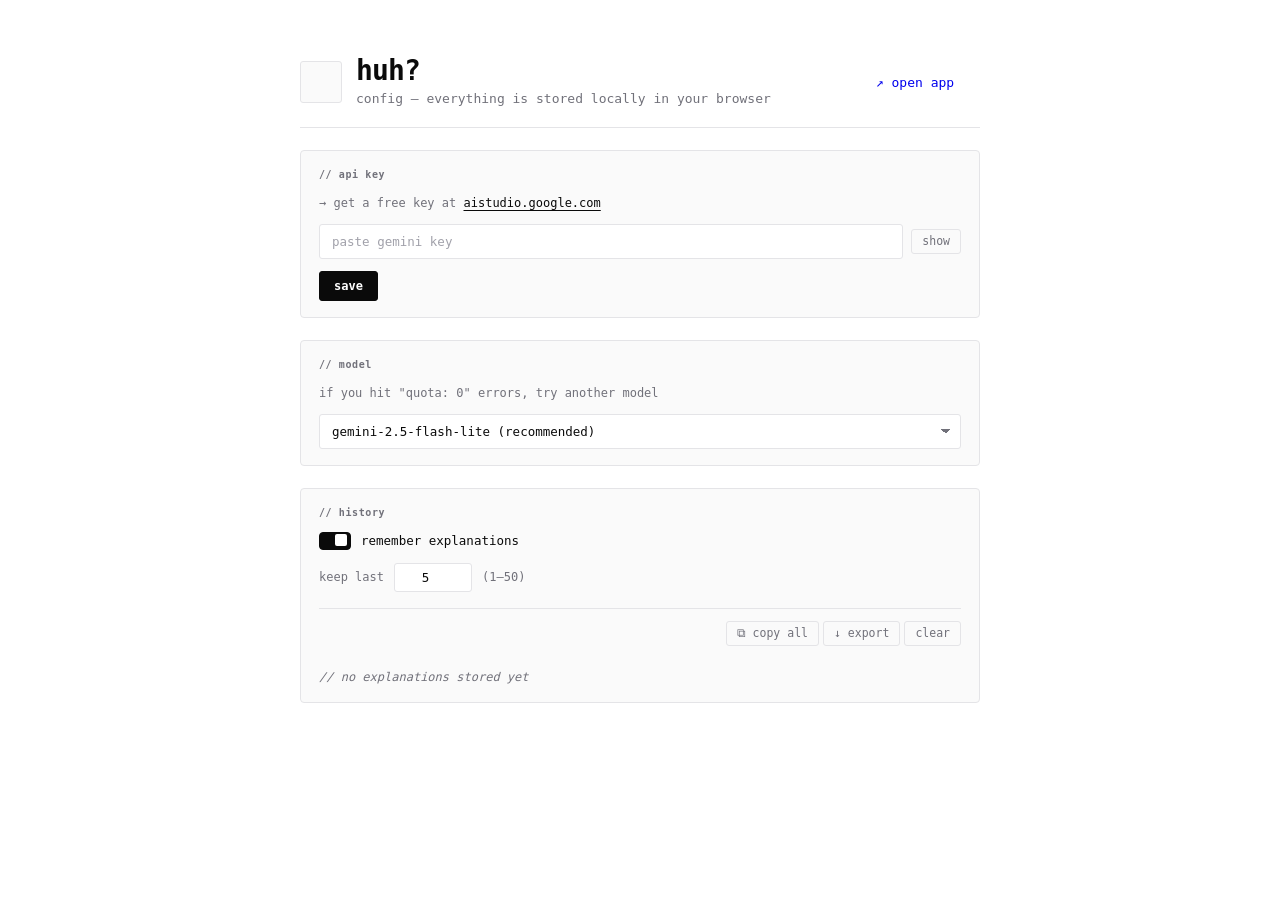
==== settings.html @ a15f968a "Add web UI, settings, and local storage Introduce the web frontend and client-side logic for the "hu" ====
<!DOCTYPE html>
<html lang="en">
<head>
  <meta charset="UTF-8" />
  <meta name="viewport" content="width=device-width, initial-scale=1" />
  <title>huh? — config</title>
  <link rel="icon" href="/icons/icon16.png" />
  <link rel="stylesheet" href="/src/shared/theme.css" />
  <link rel="stylesheet" href="/src/settings/settings.css" />
</head>
<body>
  <main class="container">
    <header>
      <div class="brand">
        <img class="logo logo-lg" src="/icons/logo.png" alt="" aria-hidden="true" />
        <div class="brand-text">
          <h1>huh?</h1>
          <p class="subtitle">config &mdash; everything is stored locally in your browser</p>
        </div>
      </div>
      <div class="header-actions">
        <a id="openPage" class="ghost nav-btn" href="/">↗ open app</a>
      </div>
    </header>

    <section class="card">
      <div class="card-label">// api key</div>
      <p class="hint">→ get a free key at <a href="https://aistudio.google.com/app/apikey">aistudio.google.com</a></p>
      <div class="row">
        <input id="apiKey" type="password" placeholder="paste gemini key" autocomplete="off" spellcheck="false" />
        <button id="toggleVisibility" type="button" class="ghost">show</button>
      </div>
      <div class="row">
        <button id="save" class="primary" type="button">save</button>
        <span id="status" class="status" aria-live="polite"></span>
      </div>
    </section>

    <section class="card">
      <div class="card-label">// model</div>
      <p class="hint">if you hit "quota: 0" errors, try another model</p>
      <select id="modelSelect" class="select"></select>
    </section>

    <section class="card">
      <div class="card-label">// history</div>
      <label class="switch">
        <input id="historyEnabled" type="checkbox" />
        <span class="switch-track"><span class="switch-thumb"></span></span>
        <span class="switch-label">remember explanations</span>
      </label>
      <div class="row inline-row">
        <label for="historyLimit" class="inline-label">keep last</label>
        <input id="historyLimit" type="number" min="1" max="50" step="1" class="number-input" />
        <span class="inline-label muted">(1&ndash;50)</span>
      </div>

      <div id="historyManager" class="history-manager" hidden>
        <div class="history-toolbar">
          <span class="history-count" id="historyCount"></span>
          <div class="history-toolbar-actions">
            <button id="copyAllHistory" type="button" class="ghost">⧉ copy all</button>
            <button id="exportHistory" type="button" class="ghost">↓ export</button>
            <button id="clearHistory" type="button" class="danger">clear</button>
          </div>
        </div>
        <ul id="historyList" class="history"></ul>
      </div>

      <p id="historyEmpty" class="hint history-empty" hidden>// no explanations stored yet</p>
    </section>
  </main>
  <script type="module" src="/settings.js"></script>
</body>
</html>
---- src/shared/theme.css ----
@view-transition { navigation: auto; }

::view-transition-old(root),
::view-transition-new(root) {
  animation-duration: 180ms;
  animation-timing-function: ease;
}

@media (prefers-reduced-motion: reduce) {
  ::view-transition-old(root),
  ::view-transition-new(root) { animation: none; }
}

:root {
  --huh-bg: #ffffff;
  --huh-surface: #fafafa;
  --huh-surface-2: #f4f4f5;
  --huh-text: #0a0a0a;
  --huh-text-muted: #71717a;
  --huh-text-dim: #a1a1aa;
  --huh-border: #e4e4e7;
  --huh-border-strong: #d4d4d8;
  --huh-danger: #525252;
  --huh-radius: 4px;
  --huh-radius-sm: 3px;
  --huh-shadow: 0 1px 2px rgba(0,0,0,0.04);
  --huh-font-mono: ui-monospace, "JetBrains Mono", "Fira Code", "SF Mono", "Cascadia Code", Menlo, Consolas, monospace;
  --huh-font: var(--huh-font-mono);
}

@media (prefers-color-scheme: dark) {
  :root {
    --huh-bg: #0a0a0a;
    --huh-surface: #111111;
    --huh-surface-2: #18181b;
    --huh-text: #fafafa;
    --huh-text-muted: #a1a1aa;
    --huh-text-dim: #52525b;
    --huh-border: #27272a;
    --huh-border-strong: #3f3f46;
    --huh-danger: #a1a1aa;
    --huh-shadow: 0 1px 2px rgba(0,0,0,0.4);
  }
}

/* Custom scrollbars — match the monochrome theme */
* { scrollbar-width: thin; scrollbar-color: var(--huh-border-strong) transparent; }
::-webkit-scrollbar { width: 8px; height: 8px; }
::-webkit-scrollbar-track { background: transparent; }
::-webkit-scrollbar-thumb {
  background: var(--huh-border-strong);
  border-radius: 4px;
  border: 2px solid var(--huh-bg);
}
::-webkit-scrollbar-thumb:hover { background: var(--huh-text-muted); }
::-webkit-scrollbar-corner { background: transparent; }

/* Logo placeholder */
.logo {
  width: 28px;
  height: 28px;
  object-fit: contain;
  display: inline-block;
  vertical-align: middle;
  border: 1px solid var(--huh-border);
  border-radius: var(--huh-radius-sm);
  background: var(--huh-surface);
}
.logo-lg { width: 40px; height: 40px; }

/* Equal-size header nav buttons (settings <-> app) */
.nav-btn {
  display: inline-flex;
  align-items: center;
  justify-content: center;
  min-width: 130px;
  height: 32px;
  padding: 0 14px;
  box-sizing: border-box;
  text-decoration: none;
  white-space: nowrap;
}

/* Inline error shown under the input/explain button */
.inline-error {
  margin: 12px 0 0;
  padding: 10px 12px;
  font-size: 12.5px;
  line-height: 1.5;
  color: var(--huh-text);
  border: 1px solid var(--huh-border);
  border-left: 2px solid var(--huh-text);
  border-radius: var(--huh-radius);
  background: var(--huh-bg);
  white-space: pre-wrap;
}
.inline-error::before { content: "[!] "; font-weight: 700; }
.inline-error-actions { margin-top: 8px; display: flex; gap: 6px; }
---- src/settings/settings.css ----
html, body { background: var(--huh-bg); }
body {
  color: var(--huh-text);
  font-family: var(--huh-font-mono);
  margin: 0;
  padding: 56px 24px 80px;
  font-size: 13px;
  line-height: 1.5;
  min-height: 100vh;
  box-sizing: border-box;
}

.container {
  max-width: 680px;
  margin: 0 auto;
  display: flex;
  flex-direction: column;
  gap: 22px;
}

header {
  display: flex;
  align-items: center;
  justify-content: space-between;
  gap: 16px;
  padding-bottom: 18px;
  border-bottom: 1px solid var(--huh-border);
}
.brand { display: flex; align-items: center; gap: 14px; }
.brand-text { display: flex; flex-direction: column; }
h1 {
  margin: 0;
  font-size: 28px;
  font-weight: 700;
  letter-spacing: -0.03em;
  line-height: 1.05;
}
.subtitle {
  margin: 4px 0 0;
  font-size: 13px;
  color: var(--huh-text-muted);
  font-weight: 400;
}
.header-actions { display: flex; gap: 6px; flex-shrink: 0; }

.card {
  border: 1px solid var(--huh-border);
  border-radius: var(--huh-radius);
  background: var(--huh-surface);
  padding: 16px 18px;
  display: flex;
  flex-direction: column;
  gap: 12px;
}

.card-label {
  font-size: 10px;
  color: var(--huh-text-muted);
  font-weight: 600;
  letter-spacing: 0.06em;
}

.hint { margin: 0; color: var(--huh-text-muted); font-size: 12px; line-height: 1.5; }
.hint a {
  color: var(--huh-text);
  text-decoration: underline;
  text-underline-offset: 3px;
}
.hint a:hover { text-decoration: none; }
.muted { color: var(--huh-text-dim); }

.row { display: flex; gap: 8px; align-items: center; }
.inline-row { gap: 10px; }
.inline-label { font-size: 12px; color: var(--huh-text-muted); }

input[type="password"], input[type="text"] {
  flex: 1;
  padding: 9px 12px;
  border-radius: var(--huh-radius-sm);
  border: 1px solid var(--huh-border);
  background: var(--huh-bg);
  color: var(--huh-text);
  font-family: var(--huh-font-mono);
  font-size: 12.5px;
  transition: border-color 0.12s ease;
}
input[type="password"]::placeholder, input[type="text"]::placeholder { color: var(--huh-text-dim); }
input[type="password"]:focus, input[type="text"]:focus, .number-input:focus {
  outline: none;
  border-color: var(--huh-text);
}

.number-input {
  width: 60px;
  padding: 6px 8px;
  border-radius: var(--huh-radius-sm);
  border: 1px solid var(--huh-border);
  background: var(--huh-bg);
  color: var(--huh-text);
  font-family: var(--huh-font-mono);
  font-size: 12.5px;
  text-align: center;
  transition: border-color 0.12s ease;
}

.select {
  width: 100%;
  padding: 9px 12px;
  border-radius: var(--huh-radius-sm);
  border: 1px solid var(--huh-border);
  background: var(--huh-bg);
  color: var(--huh-text);
  font-family: var(--huh-font-mono);
  font-size: 12.5px;
  cursor: pointer;
  transition: border-color 0.12s ease;
  appearance: none;
  -webkit-appearance: none;
  background-image: linear-gradient(45deg, transparent 50%, var(--huh-text-muted) 50%),
                    linear-gradient(135deg, var(--huh-text-muted) 50%, transparent 50%);
  background-position: calc(100% - 14px) 50%, calc(100% - 9px) 50%;
  background-size: 5px 5px, 5px 5px;
  background-repeat: no-repeat;
  padding-right: 32px;
}
.select:focus { outline: none; border-color: var(--huh-text); }

button {
  font-family: var(--huh-font-mono);
  font-size: 12px;
  font-weight: 500;
  border-radius: var(--huh-radius-sm);
  padding: 8px 14px;
  border: 1px solid var(--huh-border);
  background: var(--huh-bg);
  color: var(--huh-text);
  cursor: pointer;
  line-height: 1;
  transition: border-color 0.12s ease, color 0.12s ease, background 0.12s ease;
}
button:hover { border-color: var(--huh-border-strong); }

button.primary {
  background: var(--huh-text);
  color: var(--huh-bg);
  border-color: var(--huh-text);
  font-weight: 600;
}
button.primary:hover { opacity: 0.85; border-color: var(--huh-text); }

button.ghost {
  background: transparent;
  border-color: var(--huh-border);
  color: var(--huh-text-muted);
  padding: 6px 10px;
  font-size: 11.5px;
}
button.ghost:hover { color: var(--huh-text); border-color: var(--huh-border-strong); }

button.danger {
  color: var(--huh-text-muted);
  border-color: var(--huh-border);
  background: transparent;
  padding: 6px 10px;
  font-size: 11.5px;
}
button.danger:hover { color: var(--huh-text); border-color: var(--huh-text); }

.switch {
  display: flex;
  gap: 10px;
  align-items: center;
  cursor: pointer;
  user-select: none;
  font-size: 12.5px;
}
.switch input { position: absolute; opacity: 0; pointer-events: none; }
.switch-track {
  position: relative;
  width: 30px;
  height: 16px;
  background: var(--huh-bg);
  border-radius: var(--huh-radius);
  flex-shrink: 0;
  transition: background 0.15s ease, border-color 0.15s ease;
  border: 1px solid var(--huh-border-strong);
}
.switch-thumb {
  position: absolute;
  top: 1px;
  left: 1px;
  width: 12px;
  height: 12px;
  background: var(--huh-text-muted);
  border-radius: 2px;
  transition: transform 0.15s ease, background 0.15s ease;
}
.switch input:checked ~ .switch-track {
  background: var(--huh-text);
  border-color: var(--huh-text);
}
.switch input:checked ~ .switch-track .switch-thumb {
  transform: translateX(14px);
  background: var(--huh-bg);
}
.switch-label { color: var(--huh-text); }

.status {
  color: var(--huh-text);
  font-size: 11px;
  font-weight: 500;
}

/* History manager */
.history-manager {
  margin-top: 4px;
  border-top: 1px solid var(--huh-border);
  padding-top: 12px;
  display: flex;
  flex-direction: column;
  gap: 10px;
}
.history-toolbar {
  display: flex;
  justify-content: space-between;
  align-items: center;
  gap: 8px;
}
.history-count {
  font-size: 10.5px;
  color: var(--huh-text-muted);
  font-weight: 600;
  letter-spacing: 0.04em;
}
.history-toolbar-actions { display: flex; gap: 4px; }

.history {
  list-style: none;
  padding: 0;
  margin: 0;
  display: flex;
  flex-direction: column;
  gap: 4px;
  counter-reset: huh-history;
}
.history li {
  counter-increment: huh-history;
  border: 1px solid var(--huh-border);
  border-radius: var(--huh-radius);
  padding: 10px 12px;
  display: flex;
  flex-direction: column;
  gap: 6px;
  background: var(--huh-bg);
}
.history-row {
  display: flex;
  align-items: center;
  gap: 10px;
}
.history-row .index {
  font-family: var(--huh-font-mono);
  font-size: 10.5px;
  color: var(--huh-text-dim);
  font-weight: 600;
  flex-shrink: 0;
}
.history-row .index::before { content: "[" counter(huh-history, decimal-leading-zero) "]"; }
.history-row .preview {
  flex: 1;
  font-family: var(--huh-font-mono);
  font-size: 11.5px;
  color: var(--huh-text);
  overflow: hidden;
  text-overflow: ellipsis;
  white-space: nowrap;
}
.history-row .ts {
  font-family: var(--huh-font-mono);
  font-size: 10.5px;
  color: var(--huh-text-dim);
  flex-shrink: 0;
}
.history-row .del {
  flex-shrink: 0;
  background: transparent;
  border: 1px solid var(--huh-border);
  color: var(--huh-text-muted);
  padding: 3px 8px;
  font-size: 10.5px;
  border-radius: var(--huh-radius-sm);
  cursor: pointer;
  font-family: var(--huh-font-mono);
  transition: color 0.12s ease, border-color 0.12s ease;
}
.history-row .del:hover {
  color: var(--huh-text);
  border-color: var(--huh-text);
}
.history-expl {
  margin: 0;
  font-family: ui-sans-serif, system-ui, -apple-system, "Segoe UI", Roboto, sans-serif;
  font-size: 12.5px;
  line-height: 1.5;
  color: var(--huh-text-muted);
  white-space: pre-wrap;
  display: none;
}
.history li.expanded .history-expl { display: block; }
.history li.expanded .preview {
  white-space: normal;
  overflow: visible;
  text-overflow: clip;
}
.history li .toggle {
  background: transparent;
  border: none;
  color: var(--huh-text-dim);
  cursor: pointer;
  font-family: var(--huh-font-mono);
  font-size: 10.5px;
  padding: 0;
  align-self: flex-start;
}
.history li .toggle:hover { color: var(--huh-text); }

.history-empty { margin: 0; font-style: italic; }
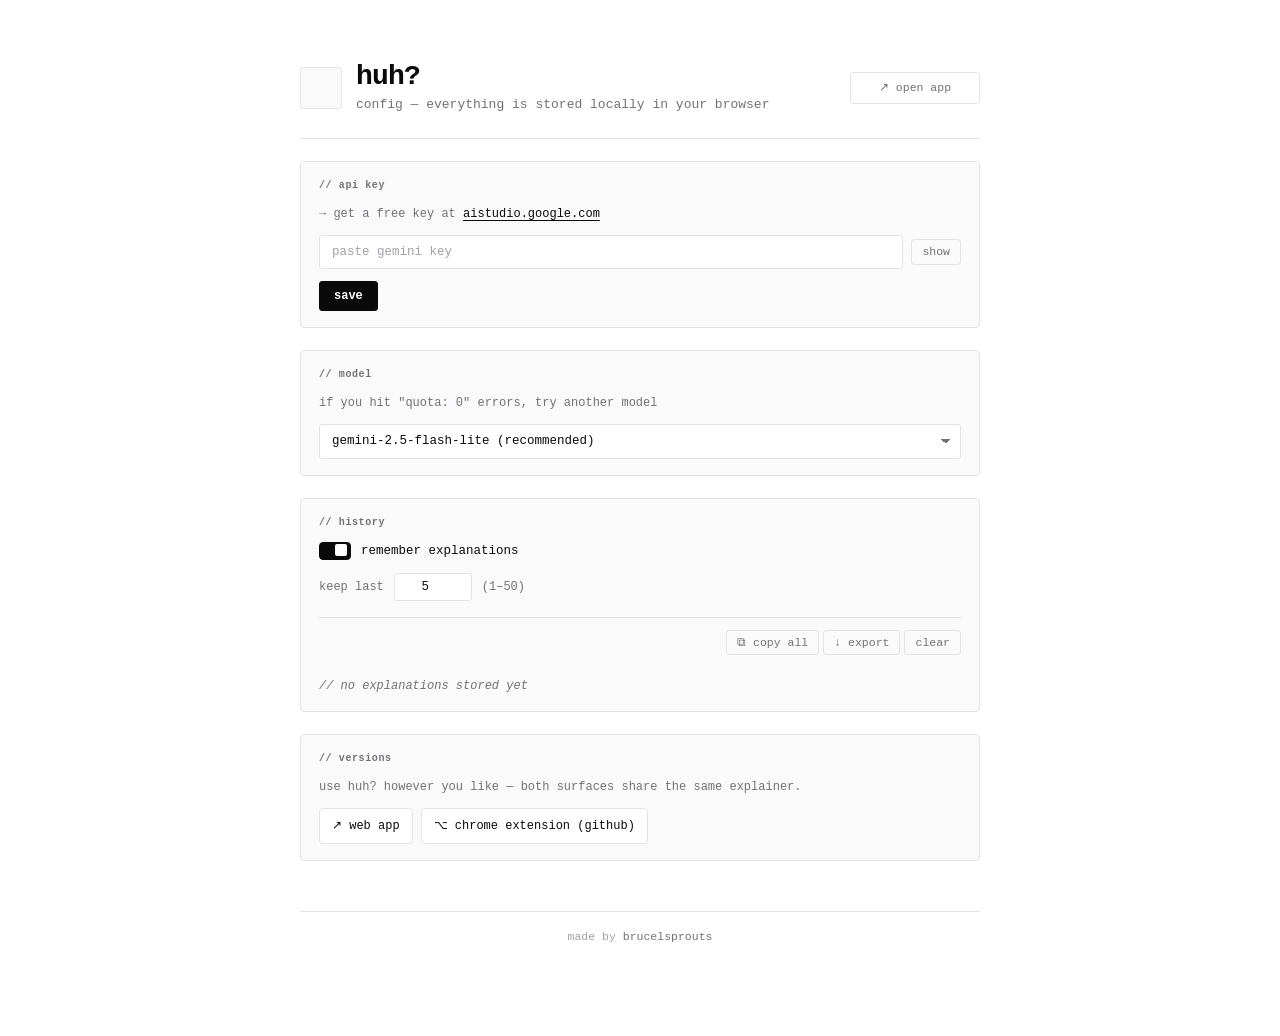
==== commit ca4aba77: "UI: inline errors, loaders, draggable cards Refactor UI/UX across app, popup, page and settings: rep" ====
--- a/settings.html
+++ b/settings.html
@@ -19,7 +19,7 @@
         </div>
       </div>
       <div class="header-actions">
-        <a id="openPage" class="ghost nav-btn" href="/">↗ open app</a>
+        <button id="openPage" class="ghost nav-btn" type="button">↗ open app</button>
       </div>
     </header>
 
@@ -69,6 +69,19 @@
 
       <p id="historyEmpty" class="hint history-empty" hidden>// no explanations stored yet</p>
     </section>
+
+    <section class="card">
+      <div class="card-label">// versions</div>
+      <p class="hint">use huh? however you like — both surfaces share the same explainer.</p>
+      <div class="link-row">
+        <a class="link-btn" href="https://huh-extension.vercel.app/" target="_blank" rel="noopener">↗ web app</a>
+        <a class="link-btn" href="https://github.com/brucelsprouts/huh-extension" target="_blank" rel="noopener">⌥ chrome extension (github)</a>
+      </div>
+    </section>
+
+    <footer class="site-footer">
+      made by <a href="https://github.com/brucelsprouts" target="_blank" rel="noopener">brucelsprouts</a>
+    </footer>
   </main>
   <script type="module" src="/settings.js"></script>
 </body>
--- a/src/shared/theme.css
+++ b/src/shared/theme.css
@@ -43,17 +43,21 @@
   }
 }
 
-/* Custom scrollbars — match the monochrome theme */
+/* Custom scrollbars — rounded thumb on an invisible track */
 * { scrollbar-width: thin; scrollbar-color: var(--huh-border-strong) transparent; }
-::-webkit-scrollbar { width: 8px; height: 8px; }
-::-webkit-scrollbar-track { background: transparent; }
+::-webkit-scrollbar { width: 10px; height: 10px; background: transparent; }
+::-webkit-scrollbar-track,
+::-webkit-scrollbar-track-piece { background: transparent; border: 0; }
 ::-webkit-scrollbar-thumb {
   background: var(--huh-border-strong);
-  border-radius: 4px;
-  border: 2px solid var(--huh-bg);
+  border-radius: 999px;
+  border: 3px solid transparent;
+  background-clip: padding-box;
+  min-height: 32px;
 }
-::-webkit-scrollbar-thumb:hover { background: var(--huh-text-muted); }
-::-webkit-scrollbar-corner { background: transparent; }
+::-webkit-scrollbar-thumb:hover { background: var(--huh-text-muted); background-clip: padding-box; border: 3px solid transparent; }
+::-webkit-scrollbar-corner,
+::-webkit-scrollbar-button { background: transparent; display: none; }
 
 /* Logo placeholder */
 .logo {
@@ -79,7 +83,65 @@
   box-sizing: border-box;
   text-decoration: none;
   white-space: nowrap;
+  cursor: pointer;
 }
+
+/* Loading dots — used during in-flight Gemini calls (web + extension) */
+.huh-loading {
+  display: inline-flex;
+  gap: 6px;
+  align-items: center;
+}
+.huh-loading span {
+  width: 7px; height: 7px;
+  border-radius: 50%;
+  background: var(--huh-text);
+  opacity: 0.3;
+  animation: huh-blink 1.2s infinite;
+}
+.huh-loading span:nth-child(2) { animation-delay: 0.15s; }
+.huh-loading span:nth-child(3) { animation-delay: 0.3s; }
+@keyframes huh-blink {
+  0%, 100% { opacity: 0.2; transform: scale(0.9); }
+  40% { opacity: 1; transform: scale(1.05); }
+}
+@media (prefers-reduced-motion: reduce) {
+  .huh-loading span { animation: none; opacity: 0.6; }
+}
+
+/* Settings footer watermark */
+.site-footer {
+  margin-top: 28px;
+  padding: 16px 0 8px;
+  text-align: center;
+  font-size: 11.5px;
+  color: var(--huh-text-dim);
+  border-top: 1px solid var(--huh-border);
+}
+.site-footer a {
+  color: var(--huh-text-muted);
+  text-decoration: none;
+}
+.site-footer a:hover { color: var(--huh-text); }
+
+/* Inline links list of buttons (GitHub / Web) */
+.link-row { display: flex; gap: 8px; flex-wrap: wrap; }
+.link-btn {
+  display: inline-flex;
+  align-items: center;
+  gap: 6px;
+  padding: 8px 12px;
+  border: 1px solid var(--huh-border);
+  border-radius: var(--huh-radius);
+  background: var(--huh-bg);
+  color: var(--huh-text);
+  font-family: var(--huh-font-mono);
+  font-size: 12px;
+  text-decoration: none;
+  cursor: pointer;
+  transition: background 0.12s ease, border-color 0.12s ease;
+}
+.link-btn:hover { background: var(--huh-surface-2); border-color: var(--huh-border-strong); }
 
 /* Inline error shown under the input/explain button */
 .inline-error {
--- a/src/settings/settings.css
+++ b/src/settings/settings.css
@@ -40,7 +40,12 @@
   font-size: 13px;
   color: var(--huh-text-muted);
   font-weight: 400;
-}
+  white-space: nowrap;
+  overflow: hidden;
+  text-overflow: ellipsis;
+  max-width: 480px;
+}
+header { min-height: 64px; }
 .header-actions { display: flex; gap: 6px; flex-shrink: 0; }
 
 .card {
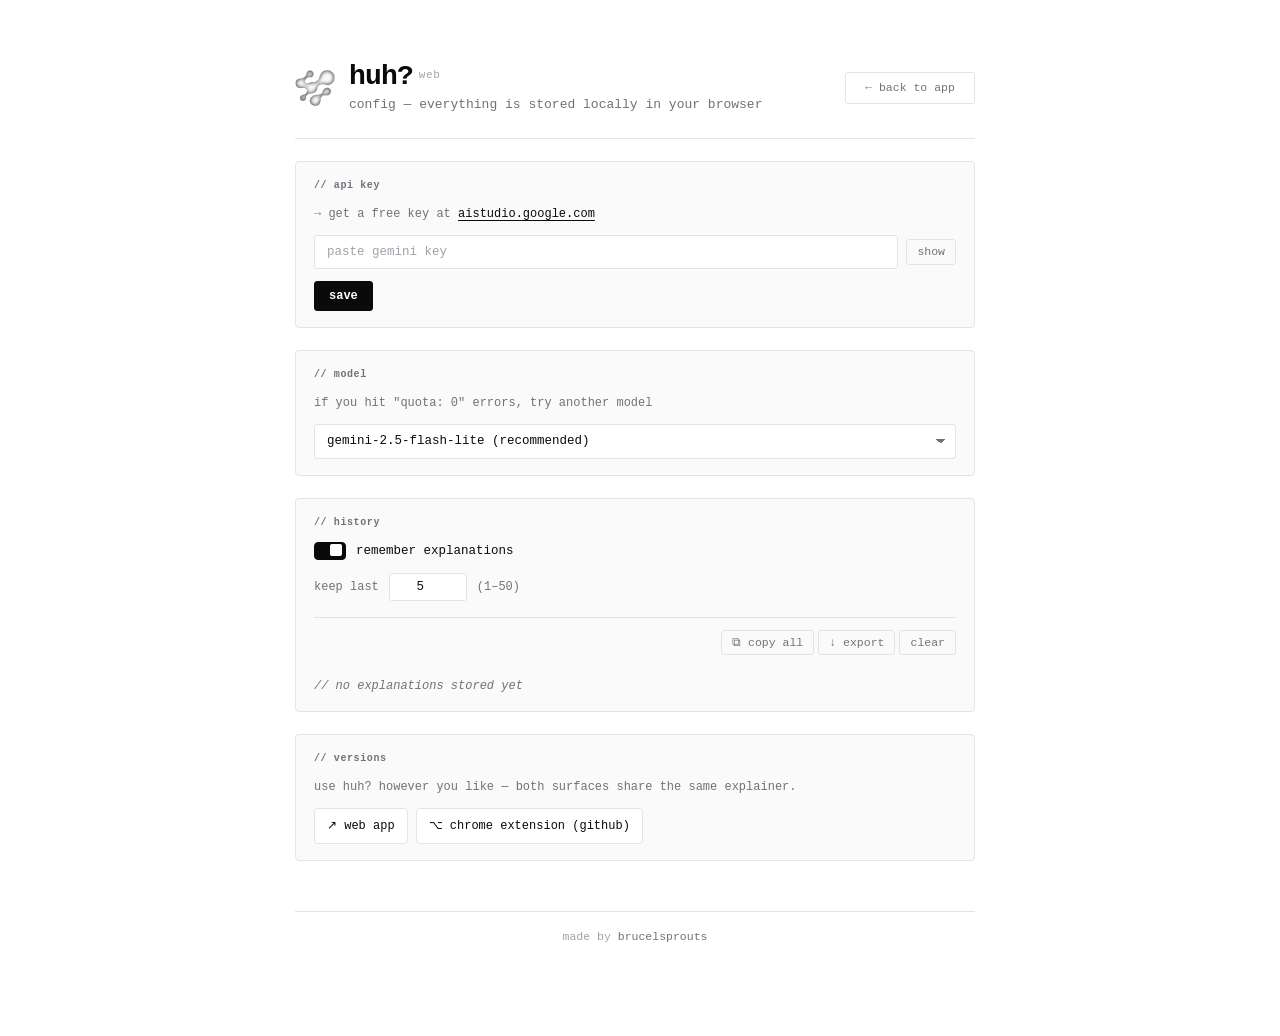
==== commit b6c7de0e: "Polish UI, branding, multi-card refactor Major polish across the repo: README rewritten to document " ====
--- a/settings.html
+++ b/settings.html
@@ -3,7 +3,7 @@
 <head>
   <meta charset="UTF-8" />
   <meta name="viewport" content="width=device-width, initial-scale=1" />
-  <title>huh? — config</title>
+  <title>huh?</title>
   <link rel="icon" href="/icons/icon16.png" />
   <link rel="stylesheet" href="/src/shared/theme.css" />
   <link rel="stylesheet" href="/src/settings/settings.css" />
@@ -14,12 +14,12 @@
       <div class="brand">
         <img class="logo logo-lg" src="/icons/logo.png" alt="" aria-hidden="true" />
         <div class="brand-text">
-          <h1>huh?</h1>
+          <h1>huh?<span class="surface-tag">web</span></h1>
           <p class="subtitle">config &mdash; everything is stored locally in your browser</p>
         </div>
       </div>
       <div class="header-actions">
-        <button id="openPage" class="ghost nav-btn" type="button">↗ open app</button>
+        <button id="openPage" class="ghost nav-btn" type="button">← back to app</button>
       </div>
     </header>
 
--- a/src/shared/theme.css
+++ b/src/shared/theme.css
@@ -1,3 +1,5 @@
+html { scrollbar-gutter: stable; overflow-y: scroll; }
+
 @view-transition { navigation: auto; }
 
 ::view-transition-old(root),
@@ -59,18 +61,26 @@
 ::-webkit-scrollbar-corner,
 ::-webkit-scrollbar-button { background: transparent; display: none; }
 
-/* Logo placeholder */
+/* Logo — image only, no frame */
 .logo {
   width: 28px;
   height: 28px;
   object-fit: contain;
   display: inline-block;
   vertical-align: middle;
-  border: 1px solid var(--huh-border);
-  border-radius: var(--huh-radius-sm);
-  background: var(--huh-surface);
 }
 .logo-lg { width: 40px; height: 40px; }
+
+/* Surface tag — small label next to h1 to disambiguate web vs extension */
+.surface-tag {
+  display: inline-block;
+  margin-left: 6px;
+  font-size: 11px;
+  font-weight: 400;
+  color: var(--huh-text-dim);
+  vertical-align: middle;
+  letter-spacing: 0.05em;
+}
 
 /* Equal-size header nav buttons (settings <-> app) */
 .nav-btn {
